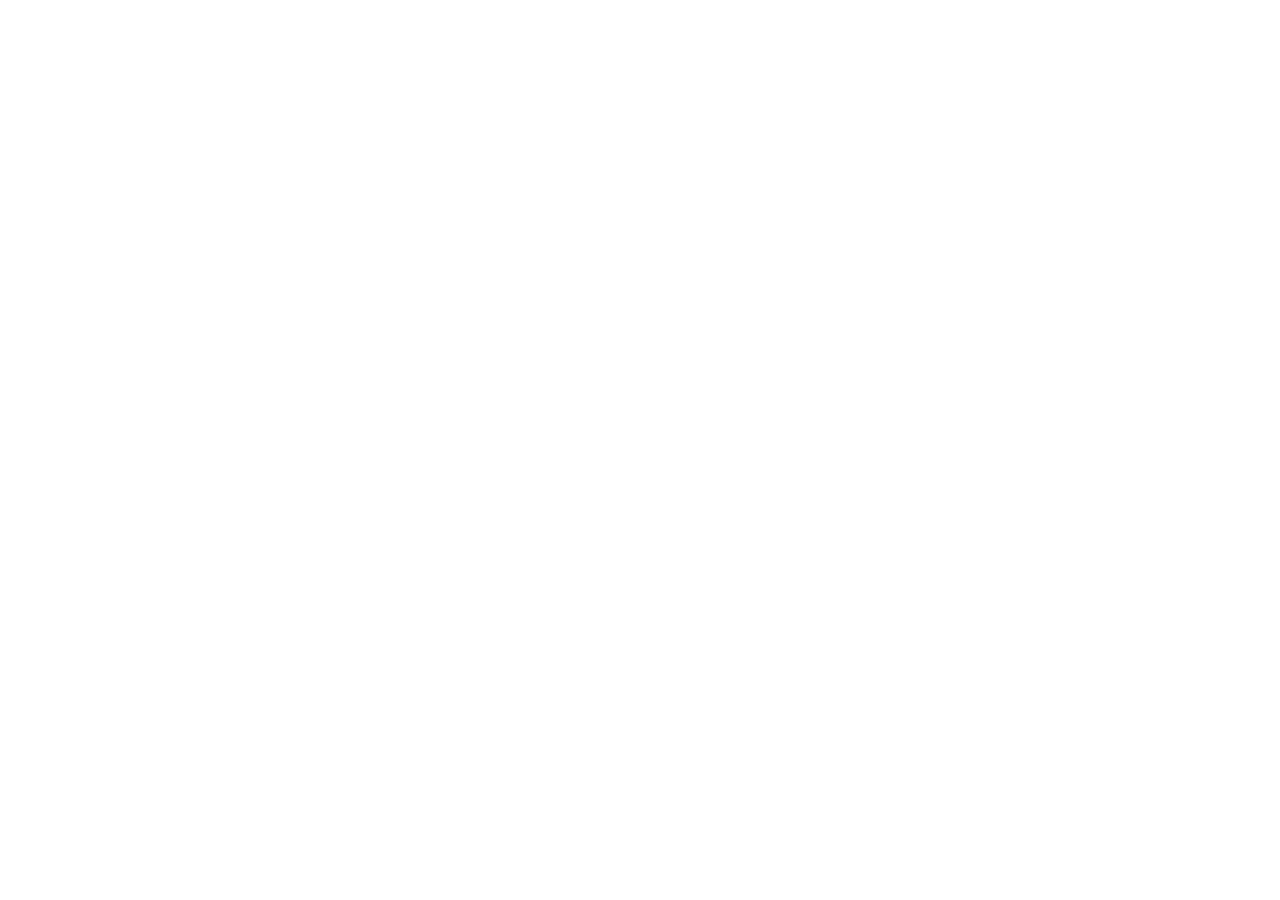
==== index.htm @ 9c14b4a4 "creazione file" ====
<!DOCTYPE html>
<html lang="en">
<head>
  <meta charset="UTF-8">
  <meta http-equiv="X-UA-Compatible" content="IE=edge">
  <meta name="viewport" content="width=device-width,initial-scale=1.0">
  <link rel="stylesheet" href="style.css">
  <title>Boolando</title>
</head>
<body>
  <section>
    
  </section>
</body>
</html>
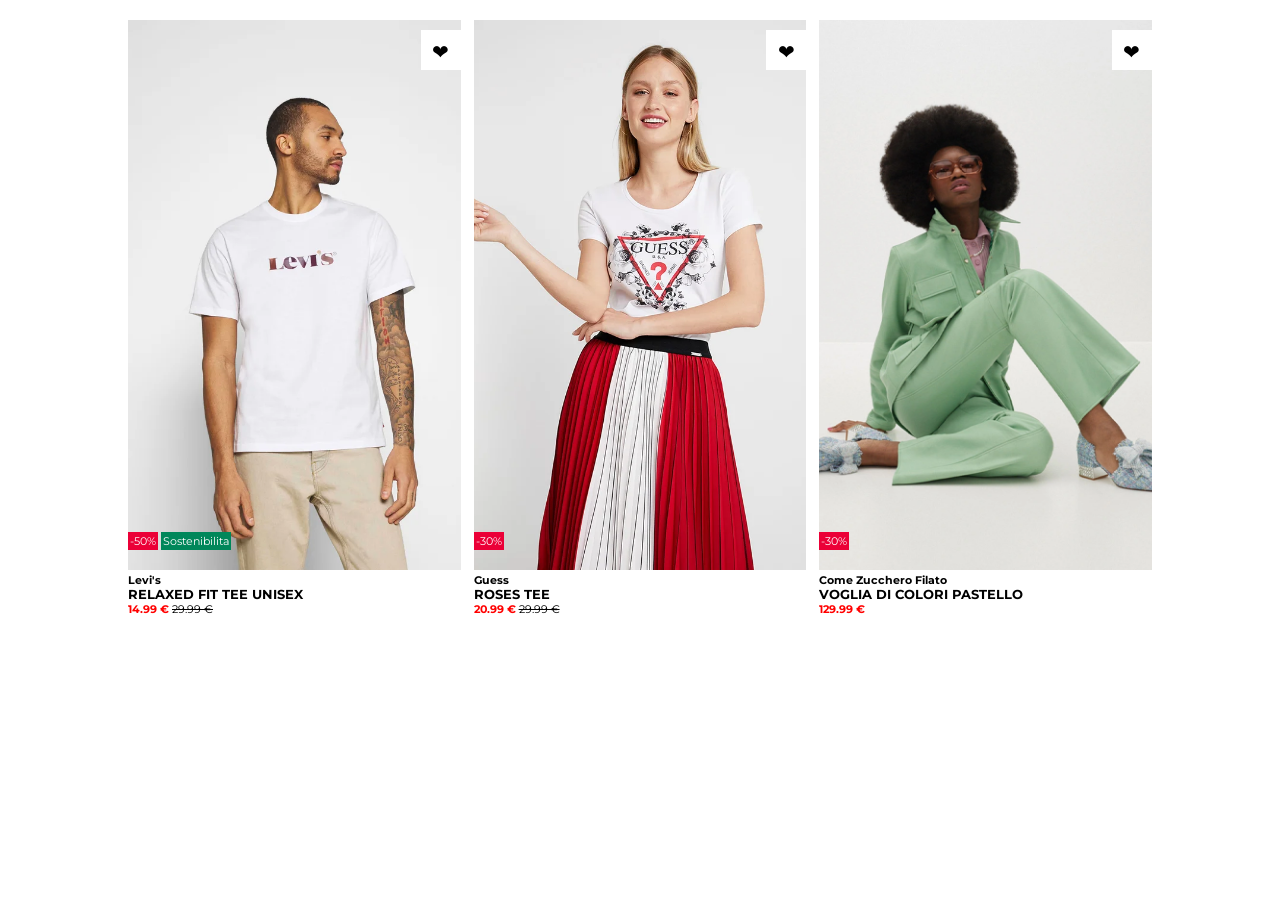
==== commit 71ec2b7e: "prima row completata" ====
--- a/index.htm
+++ b/index.htm
@@ -5,11 +5,57 @@
   <meta http-equiv="X-UA-Compatible" content="IE=edge">
   <meta name="viewport" content="width=device-width,initial-scale=1.0">
   <link rel="stylesheet" href="style.css">
+  <link rel="preconnect" href="https://fonts.googleapis.com">
+<link rel="preconnect" href="https://fonts.gstatic.com" crossorigin>
+<link href="https://fonts.googleapis.com/css2?family=Montserrat:wght@300;400;500;700&display=swap" rel="stylesheet">
   <title>Boolando</title>
 </head>
 <body>
   <section>
-    
+    <div class="cards">
+      <!--First Row-->
+      <div class="row clearfix">
+        <div class="card-element">
+          <img src="img/1.webp">
+          <div class="heart"><span>&#10084</span></div>
+          <div class="card-text">
+            <div class="sale">-50%</div>
+            <div class="sostenibilita">Sostenibilita</div>
+          </div>
+          <div class="card-details">
+            <h4>Levi's</h4>
+            <h3>RELAXED FIT TEE UNISEX</h3>
+            <span class="current-price"><strong>14.99 &euro;</strong></span> <span class="old-price">29.99 &euro;</span>
+          </div> 
+        </div>
+        <div class="card-element center">
+          <img src="img/2.webp">
+          <div class="heart"><span>&#10084</span></div>
+          <div class="card-text">
+            <div class="sale">-30%</div>
+          </div>
+          <div class="card-details">
+            <h4>Guess</h4>
+            <h3>ROSES TEE</h3>
+            <span class="current-price"><strong>20.99 &euro;</strong></span> <span class="old-price">29.99 &euro;</span>
+          </div>
+        </div>
+        <div class="card-element">
+          <img src="img/3.webp">
+          <div class="heart"><span>&#10084</span></div>
+          <div class="card-text">
+            <div class="sale">-30%</div>
+          </div>
+          <div class="card-details">
+            <h4>Come Zucchero Filato</h4>
+            <h3>VOGLIA DI COLORI PASTELLO</h3>
+            <span class="current-price"><strong>129.99 &euro;</strong></span>
+          </div>
+        </div>
+      </div>
+
+      <!--Second Row-->
+    </div>
   </section>
 </body>
 </html>
--- a/style.css
+++ b/style.css
@@ -0,0 +1,85 @@
+* {
+  margin: 0;
+  padding: 0;
+  box-sizing: border-box;
+}
+
+body {
+  font-family: 'Montserrat', sans-serif;
+  font-size: 11px;
+}
+
+.clearfix::after {
+  content: "";
+  display: table;
+  clear: both;
+}
+
+section {
+  margin: 20px auto;
+  width: 80%;
+  max-width: 1200px;
+}
+
+.card-element {
+  width: 32.5%;
+  height: 550px;
+  float: left;
+  position: relative;
+}
+
+.center {
+  margin: 0 1.25%;
+}
+
+.card-element img {
+  width: 100%;
+  height: 100%;
+  object-fit: cover;
+}
+
+.heart {
+  width: 40px;
+  height: 40px;
+  background-color: #fff;
+  position: absolute;
+  top: 10px;
+  right: 0;
+  text-align: center;
+  line-height: 45px;
+  font-size: 20px;
+  cursor: pointer;
+}
+
+.heart:hover span {
+  color: red;
+}
+
+.card-text {
+  position: absolute;
+  bottom: 20px;
+}
+
+.sale,
+.sostenibilita {
+  color: #fff;
+  display: inline-block;
+  padding: 2px;
+}
+
+.sale {
+  background-color: #EB0037;
+  position: relative;
+}
+
+.sostenibilita {
+  background-color: #00875A;
+}
+
+.current-price {
+  color: red
+}
+
+.old-price {
+  text-decoration:line-through;
+}
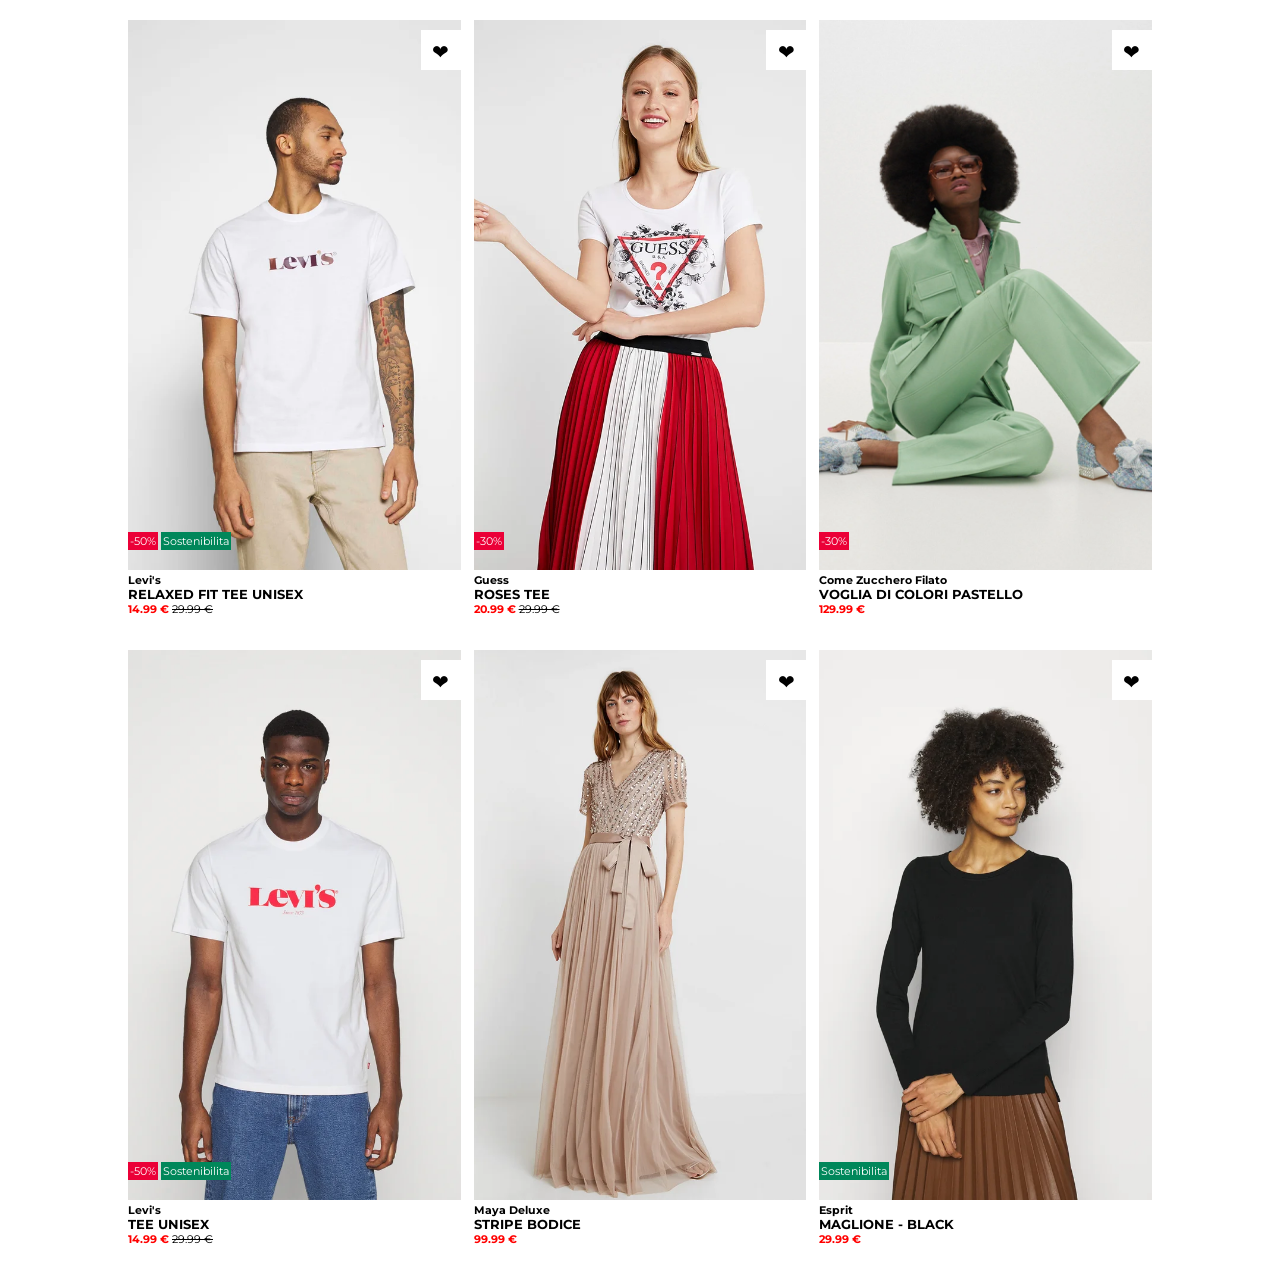
==== commit 5b12a831: "completato progetto base" ====
--- a/index.htm
+++ b/index.htm
@@ -55,6 +55,46 @@
       </div>
 
       <!--Second Row-->
+      <div class="row clearfix">
+        <div class="card-element">
+          <img src="img/4.webp">
+          <div class="heart"><span>&#10084</span></div>
+          <div class="card-text">
+            <div class="sale">-50%</div>
+            <div class="sostenibilita">Sostenibilita</div>
+          </div>
+          <div class="card-details">
+            <h4>Levi's</h4>
+            <h3>TEE UNISEX</h3>
+            <span class="current-price"><strong>14.99 &euro;</strong></span> <span class="old-price">29.99 &euro;</span>
+          </div> 
+        </div>
+        <div class="card-element center">
+          <img src="img/5.webp">
+          <div class="heart"><span>&#10084</span></div>
+          <!-- <div class="card-text">
+            <div class="sale">-30%</div>
+          </div> -->
+          <div class="card-details">
+            <h4>Maya Deluxe</h4>
+            <h3>STRIPE BODICE</h3>
+            <span class="current-price"><strong>99.99 &euro;</strong></span>
+          </div>
+        </div>
+        <div class="card-element">
+          <img src="img/6.webp">
+          <div class="heart"><span>&#10084</span></div>
+          <div class="card-text">
+            <!-- <div class="sale">-30%</div> -->
+            <div class="sostenibilita">Sostenibilita</div>
+          </div>
+          <div class="card-details">
+            <h4>Esprit</h4>
+            <h3>MAGLIONE - BLACK</h3>
+            <span class="current-price"><strong>29.99 &euro;</strong></span>
+          </div>
+        </div>
+      </div>
     </div>
   </section>
 </body>
--- a/style.css
+++ b/style.css
@@ -5,7 +5,7 @@
 }
 
 body {
-  font-family: 'Montserrat', sans-serif;
+  font-family: "Montserrat", sans-serif;
   font-size: 11px;
 }
 
@@ -19,6 +19,10 @@
   margin: 20px auto;
   width: 80%;
   max-width: 1200px;
+}
+
+.row {
+  margin-bottom: 80px;
 }
 
 .card-element {
@@ -51,8 +55,13 @@
   cursor: pointer;
 }
 
+.heart span {
+  transition: all .2s linear ;
+}
+
 .heart:hover span {
   color: red;
+  font-size: 24px;
 }
 
 .card-text {
@@ -68,18 +77,18 @@
 }
 
 .sale {
-  background-color: #EB0037;
+  background-color: #eb0037;
   position: relative;
 }
 
 .sostenibilita {
-  background-color: #00875A;
+  background-color: #00875a;
 }
 
 .current-price {
-  color: red
+  color: red;
 }
 
 .old-price {
-  text-decoration:line-through;
+  text-decoration: line-through;
 }
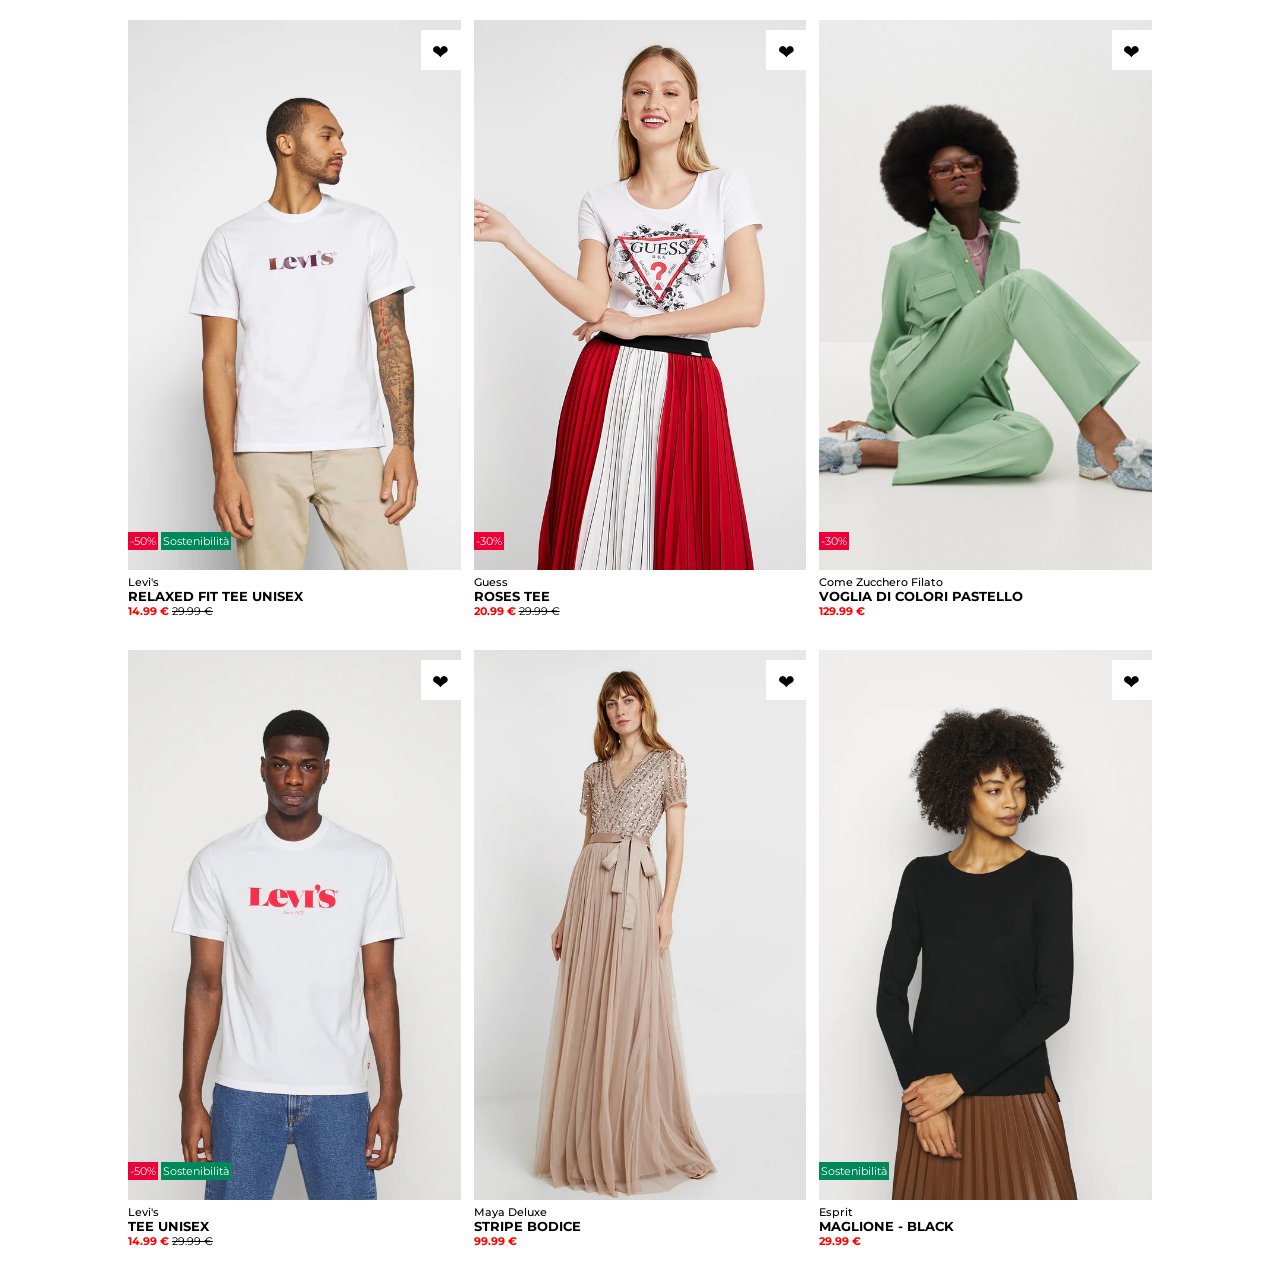
==== commit f0e64f93: "hover completato" ====
--- a/index.htm
+++ b/index.htm
@@ -16,11 +16,12 @@
       <!--First Row-->
       <div class="row clearfix">
         <div class="card-element">
-          <img src="img/1.webp">
+          <img class="normal-img" src="img/1.webp">
+          <img class="hover-img" src="img/1b.webp">
           <div class="heart"><span>&#10084</span></div>
           <div class="card-text">
             <div class="sale">-50%</div>
-            <div class="sostenibilita">Sostenibilita</div>
+            <div class="sostenibilita">Sostenibilità</div>
           </div>
           <div class="card-details">
             <h4>Levi's</h4>
@@ -29,7 +30,8 @@
           </div> 
         </div>
         <div class="card-element center">
-          <img src="img/2.webp">
+          <img class="normal-img" src="img/2.webp">
+          <img class="hover-img" src="img/2b.webp">
           <div class="heart"><span>&#10084</span></div>
           <div class="card-text">
             <div class="sale">-30%</div>
@@ -41,7 +43,8 @@
           </div>
         </div>
         <div class="card-element">
-          <img src="img/3.webp">
+          <img class="normal-img" src="img/3.webp">
+          <img class="hover-img" src="img/3b.webp">
           <div class="heart"><span>&#10084</span></div>
           <div class="card-text">
             <div class="sale">-30%</div>
@@ -57,11 +60,12 @@
       <!--Second Row-->
       <div class="row clearfix">
         <div class="card-element">
-          <img src="img/4.webp">
+          <img class="normal-img" src="img/4.webp">
+          <img class="hover-img" src="img/4b.webp">
           <div class="heart"><span>&#10084</span></div>
           <div class="card-text">
             <div class="sale">-50%</div>
-            <div class="sostenibilita">Sostenibilita</div>
+            <div class="sostenibilita">Sostenibilità</div>
           </div>
           <div class="card-details">
             <h4>Levi's</h4>
@@ -70,7 +74,8 @@
           </div> 
         </div>
         <div class="card-element center">
-          <img src="img/5.webp">
+          <img class="normal-img" src="img/5.webp">
+          <img class="hover-img" src="img/5b.webp">
           <div class="heart"><span>&#10084</span></div>
           <!-- <div class="card-text">
             <div class="sale">-30%</div>
@@ -82,11 +87,12 @@
           </div>
         </div>
         <div class="card-element">
-          <img src="img/6.webp">
+          <img class="normal-img" src="img/6.webp">
+          <img class="hover-img" src="img/6b.webp">
           <div class="heart"><span>&#10084</span></div>
           <div class="card-text">
             <!-- <div class="sale">-30%</div> -->
-            <div class="sostenibilita">Sostenibilita</div>
+            <div class="sostenibilita">Sostenibilità</div>
           </div>
           <div class="card-details">
             <h4>Esprit</h4>
--- a/style.css
+++ b/style.css
@@ -42,6 +42,22 @@
   object-fit: cover;
 }
 
+.normal-img {
+  display: block;
+}
+
+.hover-img {
+  display: none;
+}
+
+.card-element:hover .hover-img {
+  display: block;
+}
+
+.card-element:hover .normal-img {
+  display: none;
+}
+
 .heart {
   width: 40px;
   height: 40px;
@@ -56,7 +72,7 @@
 }
 
 .heart span {
-  transition: all .2s linear ;
+  transition: all 0.2s linear;
 }
 
 .heart:hover span {
@@ -67,6 +83,14 @@
 .card-text {
   position: absolute;
   bottom: 20px;
+}
+
+.card-details {
+  margin-top: 5px;
+}
+
+.card-details h4 {
+  font-weight: 500;
 }
 
 .sale,
